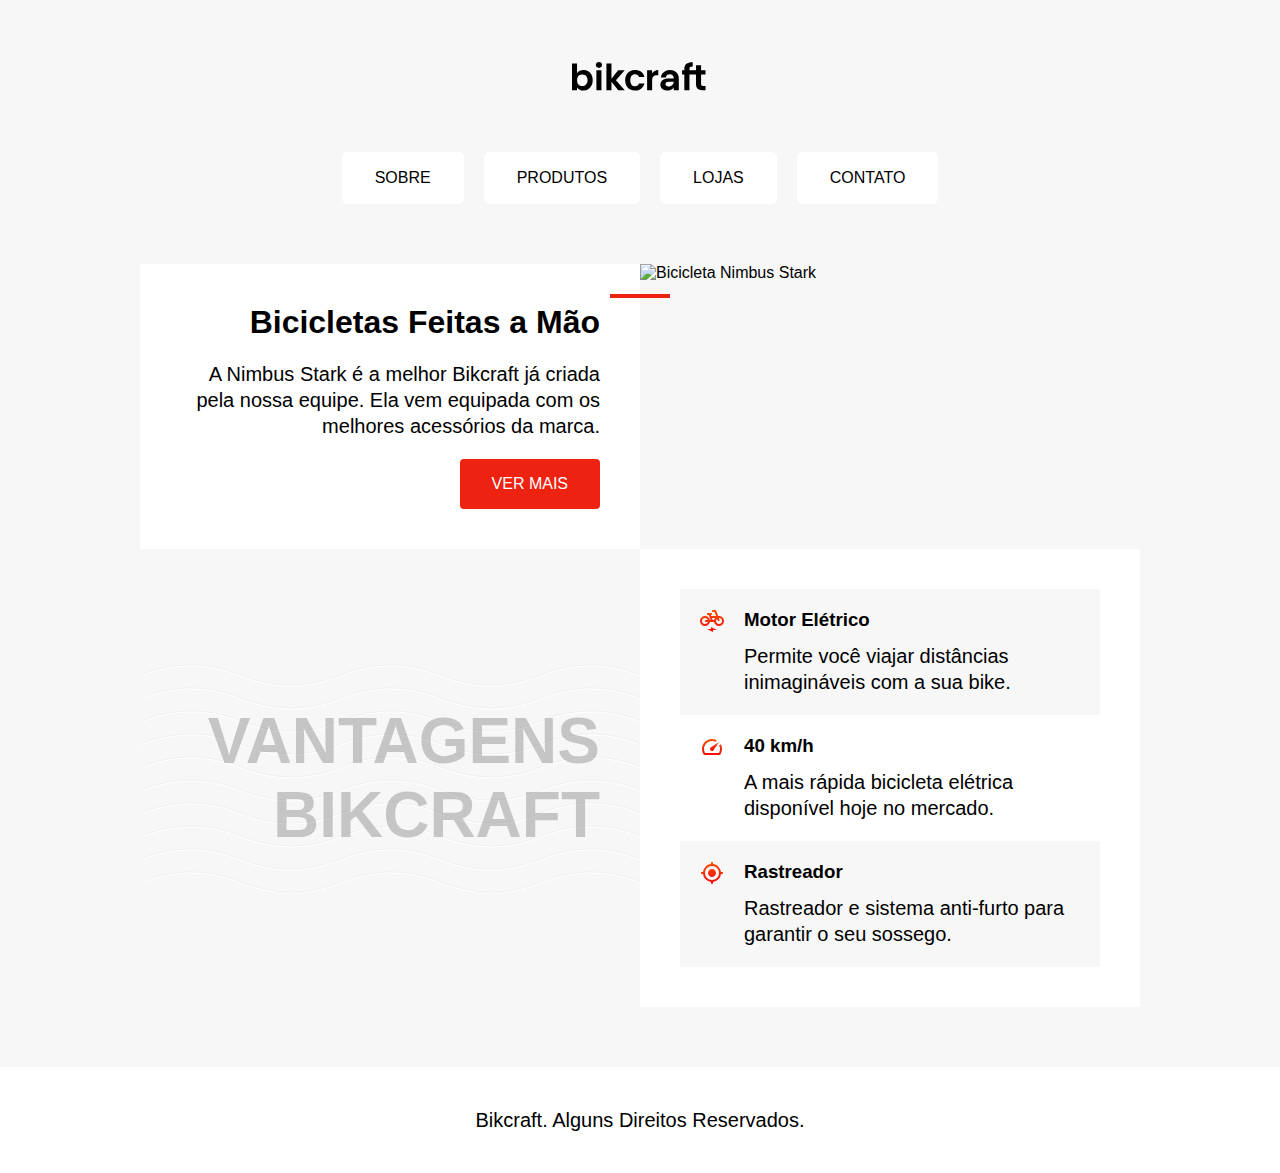
==== bikecraft/index.html @ 3b60fbf7 "Bikcraft" ====
<!DOCTYPE html>
<html lang="pt-br">
<head>
  <meta charset="UTF-8">
  <meta name="viewport" content="width=device-width, initial-scale=1.0">
  <link rel="stylesheet" href="style.css">
  <title>Bikcraft</title>
</head>

<body>
  <header class="header">
    <img class="logo" src="./img/bikcraft.svg" alt="Logo Bikcraft">
    
    <nav aria-label="primária">
      <ul class="menu">
        <li><a href="/">SOBRE</a></li>
        <li><a href="/">PRODUTOS</a></li>
        <li><a href="/">LOJAS</a></li>
        <li><a href="/">CONTATO</a></li>
      </ul>
    </nav>
  </header>

  <main>
    <article class="conteudo">
      <div class="introducao" aria-labelledby="label-introducao">
        <h1 id="label-introducao">Bicicletas Feitas a Mão</h1>
        <p>A Nimbus Stark é a melhor Bikcraft já criada pela nossa equipe. Ela vem equipada com os melhores acessórios da marca.</p>
        <a class="botao" href="/"> VER MAIS</a>
      </div>
      <div class="introducao-cover">
        <img src="/img/bicicleta.jpg" alt="Bicicleta Nimbus Stark">
      </div>
    </article>

    <article class="conteudo conteudo-vantagens" aria-labelledby="label-vantagens">
      <h2 id="label-vantagens" class="subtitulo">Vantagens Bikcraft</h2>
      <ul class="vantagens" aria-label="secundaria">
        <li class="vantagens-item">
          <img src="./img/eletrica.svg" alt="">
          <h3>Motor Elétrico</h3>
          <p>Permite você viajar distâncias inimagináveis com a sua bike.</p>
        </li>
        <li class="vantagens-item">
          <img src="./img/velocidade.svg" alt="">
          <h3>40 km/h</h3>
          <p>A mais rápida bicicleta elétrica disponível hoje no mercado.</p>
        </li>
        <li class="vantagens-item">
          <img src="./img/rastreador.svg" alt="">
          <h3>Rastreador</h3>
          <p>Rastreador e sistema anti-furto para garantir o seu sossego.</p>
        </li>
      
      </ul>
    </article>
  
  </main>

  <footer class="rodape">
    <p>Bikcraft. Alguns Direitos Reservados.</p>
  </footer>
</body>
</html>
---- bikecraft/style.css ----
body {
  font-family: Arial, Helvetica, sans-serif;
  margin: 0px;
  background: #f7f7f7;
  display: grid;
  gap: 60px;
  justify-items: center;
  margin-top: 60px;

}

.header {
  display: grid;
  justify-items: center;
  gap: 60px;
}
img {
  max-width: 100%;
  display: block;
}

a {
  text-decoration: none;
  color: #fff;
}

ul {
  margin: 0px;
  padding: 0px;
  list-style: none;
}

p, h1, h2, h3 {
  margin: 0px;
}

p {
  font-size: 1.25rem;
  line-height: 1.3 ;
}

.menu {
  display: flex;
  gap: 20px;
  flex-wrap: wrap;
  justify-content: center;
}

.menu a {
  display: block;
  background: #fff;
  padding: 1rem 2rem;
  border-radius: 5px;
  color: #000;
  border: 1px solid #fff;
}

.menu a:hover {
  border-color: #e21;
}

.conteudo {
  display: grid;
  grid-template-columns: 1fr 1fr;
  max-width: 1000px;
}

.conteudo {
  position: relative;
}

.introducao {
  background: #ffffff;
  padding: 40px;
  text-align: right;
  position: relative;
  display: grid;
  gap: 20px;
  align-content: center;
  justify-items: end;
}

.introducao a:hover {
  background-color: #900;
}

.introducao h1 {
  font-size: 2rem;
}

.introducao::before {
  content: "";
  width: 60px;
  height: 4px;
  background: #e21;
  position: absolute;
  top: 30px;
  right: -30px;
}

.introducao-cover img {
  object-fit: cover;
  height: 100%;
}

.botao {
  background: #ee2211;
  padding: 1rem 2rem;
  border-radius: 4px;
  text-transform: uppercase;
}

.subtitulo {
  font-size: 4rem;
  text-transform: uppercase;
  color: rgba(0, 0, 0, 0.2);
  text-align: right;
  padding: 40px;
  align-self: center;
  background-image: url(img/onda.svg);
  /*word-break:break-all;*/
}

.vantagens {
  background: #fff;
  padding: 40px;
}

.vantagens-item {
  display: grid;
  grid-template-columns: auto 1fr;
  gap: 10px 20px;
  padding: 20px;
}

.vantagens-item:nth-child(odd) {
  background-color: #f7f7f7;
}

.vantagens-item:hover {
  border-left: 5px solid #e21;

}
.vantagens-item p {
  grid-column: 2;
}

.rodape {
  background: #fff;
  width: 100%;
  text-align: center;
  padding: 40px;
  box-sizing: border-box; 
}

@media (max-width: 1000px) {
  .conteudo-vantagens {
    grid-template-columns: 1fr;
  }
  .subtitulo {
    text-align: center;
  }
}

@media (max-width: 600px) {
  body {
    gap: 30px;
    margin-top: 20px;
  }
  .header{
    gap: 30px;
  }
  .conteudo {
    grid-template-columns: 1fr;
  }
  .introducao {
    text-align: left;
    justify-items: start;
  }
  .introducao::before {
    display: none;
  }
  .subtitulo {
    font-size: 3rem;
  }
}

@media (max-width: 400px) {
  .subtitulo {
    font-size: 2rem;
  }
}
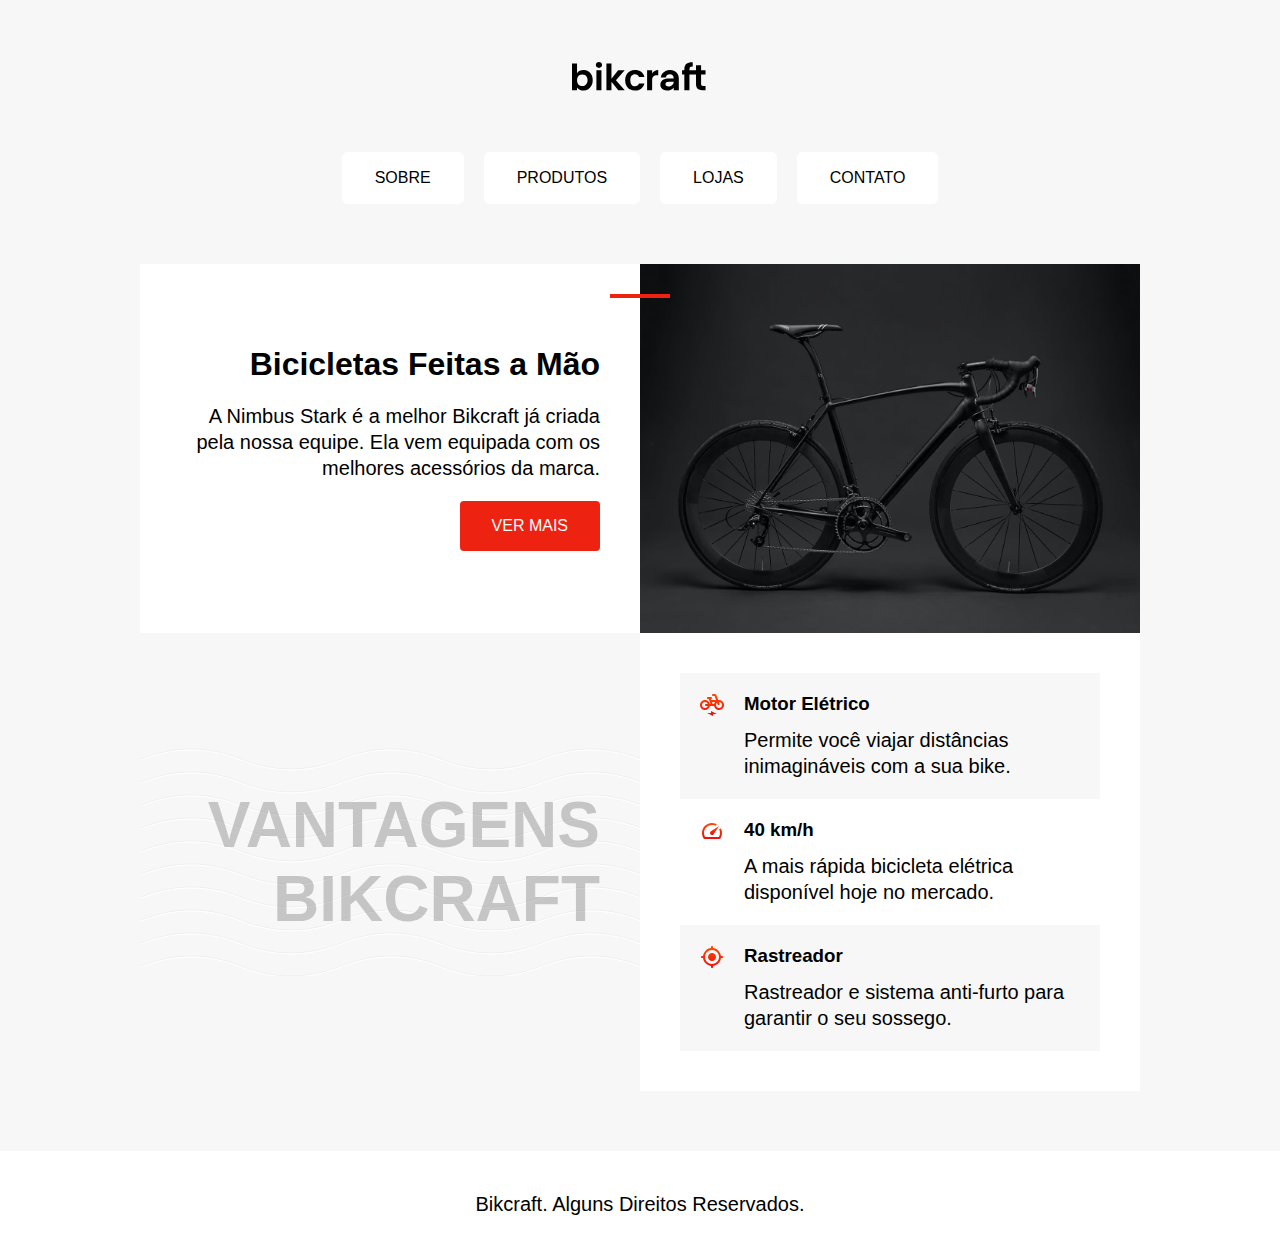
==== commit 64ed6f83: "correção imagem nimbus" ====
--- a/bikecraft/index.html
+++ b/bikecraft/index.html
@@ -29,7 +29,7 @@
         <a class="botao" href="/"> VER MAIS</a>
       </div>
       <div class="introducao-cover">
-        <img src="/img/bicicleta.jpg" alt="Bicicleta Nimbus Stark">
+        <img src="./img/bicicleta.jpg" alt="Bicicleta Nimbus Stark">
       </div>
     </article>
 
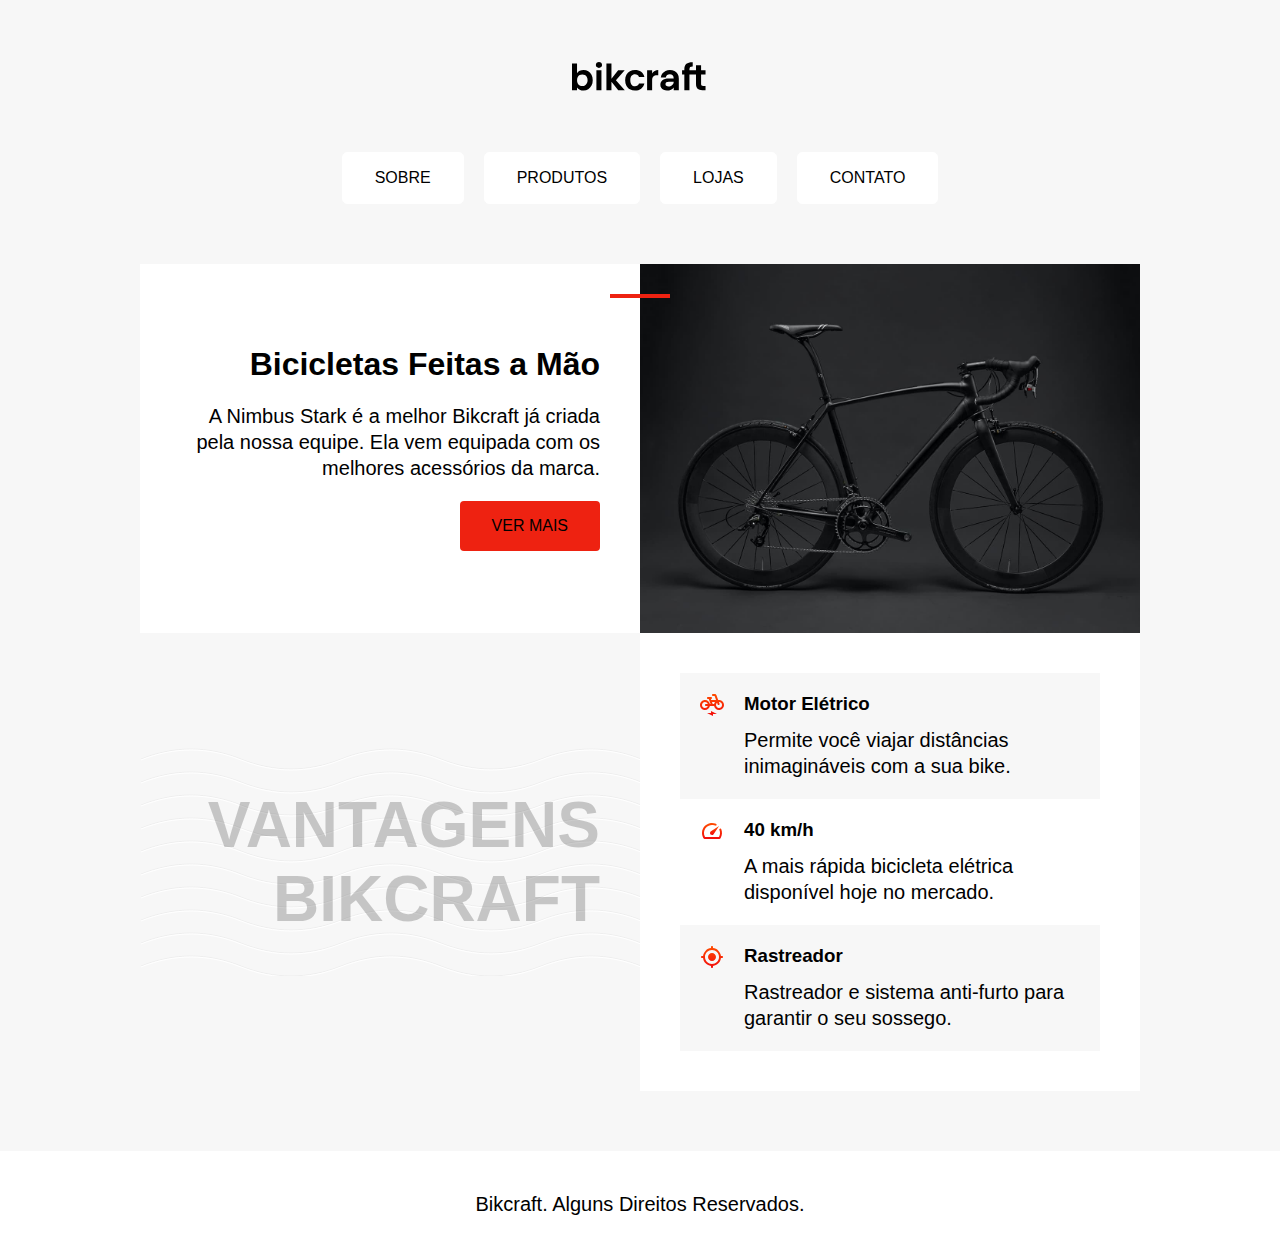
==== commit 61f70aef: "variaveis e modo escuro" ====
--- a/bikecraft/index.html
+++ b/bikecraft/index.html
@@ -9,7 +9,9 @@
 
 <body>
   <header class="header">
-    <img class="logo" src="./img/bikcraft.svg" alt="Logo Bikcraft">
+    <svg width="136" height="32" viewBox="0 0 136 32" fill="none" xmlns="http://www.w3.org/2000/svg">
+      <path d="M5.04 13.196C5.688 12.236 6.576 11.456 7.704 10.856C8.856 10.256 10.164 9.956 11.628 9.956C13.332 9.956 14.868 10.376 16.236 11.216C17.628 12.056 18.72 13.256 19.512 14.816C20.328 16.352 20.736 18.14 20.736 20.18C20.736 22.22 20.328 24.032 19.512 25.616C18.72 27.176 17.628 28.388 16.236 29.252C14.868 30.116 13.332 30.548 11.628 30.548C10.14 30.548 8.832 30.26 7.704 29.684C6.6 29.084 5.712 28.316 5.04 27.38V30.224H0V3.584H5.04V13.196ZM15.588 20.18C15.588 18.98 15.336 17.948 14.832 17.084C14.352 16.196 13.704 15.524 12.888 15.068C12.1004 14.6131 11.2055 14.377 10.296 14.384C9.384 14.384 8.52 14.624 7.704 15.104C6.912 15.56 6.264 16.232 5.76 17.12C5.28 18.008 5.04 19.052 5.04 20.252C5.04 21.452 5.28 22.496 5.76 23.384C6.264 24.272 6.912 24.956 7.704 25.436C8.52 25.892 9.384 26.12 10.296 26.12C11.232 26.12 12.096 25.88 12.888 25.4C13.704 24.92 14.352 24.236 14.832 23.348C15.336 22.46 15.588 21.404 15.588 20.18ZM26.954 7.904C26.066 7.904 25.322 7.628 24.722 7.076C24.146 6.5 23.858 5.792 23.858 4.952C23.858 4.112 24.146 3.416 24.722 2.864C25.322 2.288 26.066 2 26.954 2C27.842 2 28.574 2.288 29.15 2.864C29.75 3.416 30.05 4.112 30.05 4.952C30.05 5.792 29.75 6.5 29.15 7.076C28.574 7.628 27.842 7.904 26.954 7.904ZM29.438 10.28V30.224H24.398V10.28H29.438ZM46.226 30.224L39.458 21.728V30.224H34.418V3.584H39.458V18.74L46.154 10.28H52.706L43.922 20.288L52.778 30.224H46.226ZM53.145 20.252C53.145 18.188 53.565 16.388 54.405 14.852C55.245 13.292 56.409 12.092 57.897 11.252C59.385 10.388 61.089 9.956 63.009 9.956C65.481 9.956 67.521 10.58 69.129 11.828C70.761 13.052 71.853 14.78 72.405 17.012H66.97C66.682 16.148 66.19 15.476 65.494 14.996C64.822 14.492 63.982 14.24 62.974 14.24C61.534 14.24 60.394 14.768 59.554 15.824C58.714 16.856 58.294 18.332 58.294 20.252C58.294 22.148 58.714 23.624 59.554 24.68C60.394 25.712 61.534 26.228 62.974 26.228C65.014 26.228 66.346 25.316 66.97 23.492H72.406C71.854 25.652 70.762 27.368 69.13 28.64C67.498 29.912 65.458 30.548 63.01 30.548C61.09 30.548 59.386 30.128 57.898 29.288C56.4218 28.4362 55.2125 27.1895 54.406 25.688C53.566 24.128 53.146 22.316 53.146 20.252H53.145ZM80.138 13.376C80.756 12.3495 81.6227 11.4952 82.658 10.892C83.714 10.292 84.914 9.992 86.258 9.992V15.284H84.926C83.342 15.284 82.142 15.656 81.326 16.4C80.534 17.144 80.138 18.44 80.138 20.288V30.224H75.098V10.28H80.138V13.376ZM101.712 27.38C101.16 28.292 100.26 29.06 99.012 29.684C97.764 30.284 96.42 30.584 94.98 30.584C93.732 30.584 92.604 30.332 91.596 29.828C90.588 29.324 89.796 28.628 89.22 27.74C88.644 26.852 88.356 25.832 88.356 24.68C88.356 22.832 89.04 21.32 90.408 20.144C91.8 18.968 93.876 18.38 96.636 18.38H101.712C101.664 17.108 101.292 16.1 100.596 15.356C99.924 14.588 98.988 14.204 97.788 14.204C96.732 14.204 95.856 14.492 95.16 15.068C94.464 15.62 94.02 16.4 93.828 17.408H88.788C89.028 15.968 89.544 14.684 90.336 13.556C91.1449 12.41 92.2362 11.4923 93.504 10.892C94.824 10.244 96.3 9.92 97.932 9.92C99.612 9.92 101.124 10.268 102.468 10.964C103.803 11.6289 104.916 12.6669 105.672 13.952C106.44 15.248 106.824 16.772 106.824 18.524V30.224H101.712V27.38ZM96.456 26.516C97.296 26.516 98.112 26.336 98.904 25.976C99.72 25.616 100.392 25.076 100.92 24.356C101.448 23.636 101.712 22.784 101.712 21.8V21.656H96.924C95.772 21.656 94.908 21.884 94.332 22.34C93.78 22.796 93.504 23.396 93.504 24.14C93.504 24.86 93.756 25.436 94.26 25.868C94.788 26.3 95.52 26.516 96.456 26.516ZM117.453 14.42V30.224H112.341V14.42H110.073V10.28H112.341V9.272C112.341 6.824 113.037 5.024 114.429 3.872C115.821 2.72 117.921 2.18 120.729 2.252V6.5C119.505 6.476 118.653 6.68 118.173 7.112C117.693 7.544 117.453 8.324 117.453 9.452V10.28H124.003V5.348H129.079V10.28H133.543V14.42H129.079V24.068C129.079 24.74 129.235 25.232 129.547 25.544C129.883 25.832 130.435 25.976 131.203 25.976H133.543V30.224H130.375C126.127 30.224 124.003 28.16 124.003 24.032V14.42H117.453Z" fill="var(--texto)"/>
+    </svg>
     
     <nav aria-label="primária">
       <ul class="menu">
--- a/bikecraft/style.css
+++ b/bikecraft/style.css
@@ -1,7 +1,27 @@
+:root {
+  --cor-primaria: #e21;
+  --cor-primaria-escura: #900;
+  --fundo-1: #f7f7f7;
+  --fundo-2: #fff;
+  --texto: #000;
+  --subtitulo:rgba(0, 0, 0, 0.2);
+  --onda: url(img/onda-clara.svg);
+}
+
+@media (prefers-color-scheme: dark) {
+  :root {
+    --fundo-1: #111;
+    --fundo-2: #000;
+    --texto: #fff;
+    --subtitulo:rgba(255, 255, 255, 0.2);
+    --onda: url(img/onda-escura.svg);
+  }
+}
+
 body {
   font-family: Arial, Helvetica, sans-serif;
   margin: 0px;
-  background: #f7f7f7;
+  background: var(--fundo-1);
   display: grid;
   gap: 60px;
   justify-items: center;
@@ -21,7 +41,7 @@
 
 a {
   text-decoration: none;
-  color: #fff;
+  color: var(--fundo-2);
 }
 
 ul {
@@ -37,6 +57,7 @@
 p {
   font-size: 1.25rem;
   line-height: 1.3 ;
+  color: var(--texto);
 }
 
 .menu {
@@ -48,15 +69,15 @@
 
 .menu a {
   display: block;
-  background: #fff;
+  background: var(--fundo-2);
   padding: 1rem 2rem;
   border-radius: 5px;
-  color: #000;
-  border: 1px solid #fff;
+  color: var(--texto);
+  border: 1px solid var(--fundo-2);
 }
 
 .menu a:hover {
-  border-color: #e21;
+  border-color: var(--cor-primaria);
 }
 
 .conteudo {
@@ -70,7 +91,8 @@
 }
 
 .introducao {
-  background: #ffffff;
+  background: var(--fundo-2);
+  color: var(--texto);
   padding: 40px;
   text-align: right;
   position: relative;
@@ -81,7 +103,7 @@
 }
 
 .introducao a:hover {
-  background-color: #900;
+  background-color: var(--cor-primaria-escura);
 }
 
 .introducao h1 {
@@ -92,7 +114,7 @@
   content: "";
   width: 60px;
   height: 4px;
-  background: #e21;
+  background: var(--cor-primaria);
   position: absolute;
   top: 30px;
   right: -30px;
@@ -104,7 +126,8 @@
 }
 
 .botao {
-  background: #ee2211;
+  background: var(--cor-primaria);
+  color: var(--texto);
   padding: 1rem 2rem;
   border-radius: 4px;
   text-transform: uppercase;
@@ -113,16 +136,17 @@
 .subtitulo {
   font-size: 4rem;
   text-transform: uppercase;
-  color: rgba(0, 0, 0, 0.2);
+  color: var(--subtitulo);
   text-align: right;
   padding: 40px;
   align-self: center;
-  background-image: url(img/onda.svg);
+  background-image: var(--onda);
   /*word-break:break-all;*/
 }
 
 .vantagens {
-  background: #fff;
+  background: var(--fundo-2);
+  color: var(--texto);
   padding: 40px;
 }
 
@@ -134,11 +158,11 @@
 }
 
 .vantagens-item:nth-child(odd) {
-  background-color: #f7f7f7;
+  background-color: var(--fundo-1);
 }
 
 .vantagens-item:hover {
-  border-left: 5px solid #e21;
+  border-left: 5px solid var(--cor-primaria);
 
 }
 .vantagens-item p {
@@ -146,7 +170,7 @@
 }
 
 .rodape {
-  background: #fff;
+  background: var(--fundo-2);
   width: 100%;
   text-align: center;
   padding: 40px;
